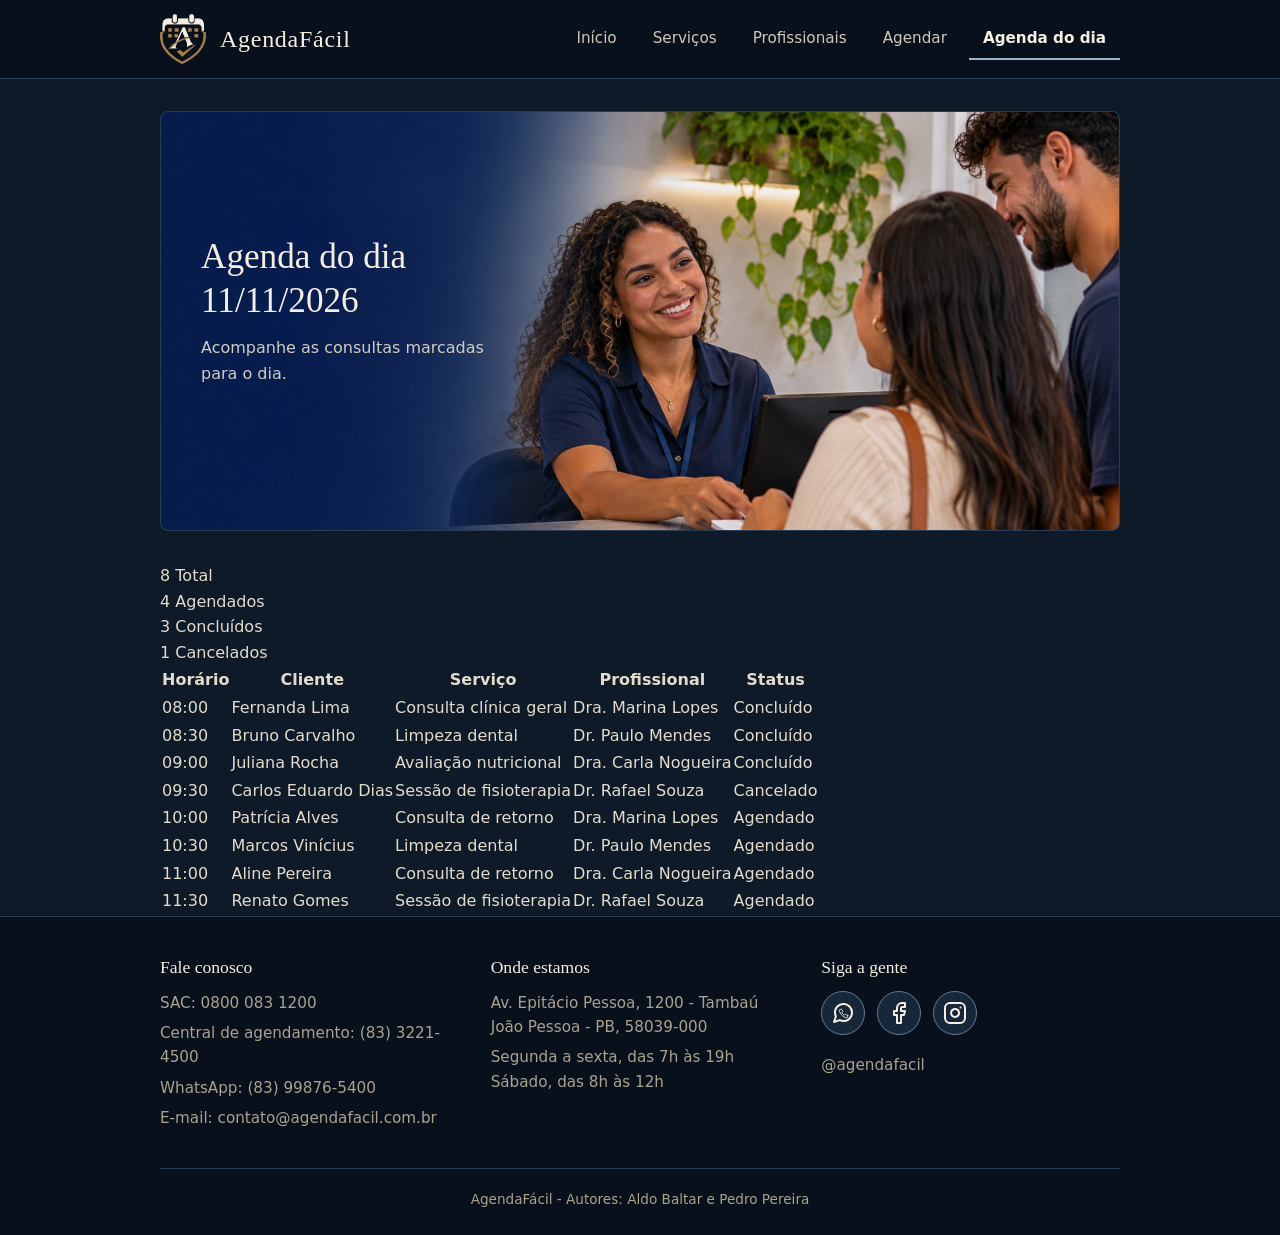
==== agenda.html @ db08b541 "monta a agenda do dia com resumo e tabela" ====
<!DOCTYPE html>
<html lang="pt-BR">
<head>
  <meta charset="utf-8">
  <meta name="viewport" content="width=device-width, initial-scale=1">
  <title>Agenda do dia - AgendaFácil</title>
  <link rel="stylesheet" href="css/estilo.css">
</head>
<body>
  <header class="cabecalho">
    <div class="container cabecalho-conteudo">
      <a class="logo" href="index.html"><img src="img/logo.png" alt="" width="44" height="48"><span>AgendaFácil</span></a>
      <nav>
        <ul class="menu">
          <li><a href="index.html">Início</a></li>
          <li><a href="servicos.html">Serviços</a></li>
          <li><a href="profissionais.html">Profissionais</a></li>
          <li><a href="agendar.html">Agendar</a></li>
          <li><a href="agenda.html" class="ativo">Agenda do dia</a></li>
        </ul>
      </nav>
    </div>
  </header>

  <main>
    <div class="container">
      <div class="banner banner-agenda">
        <div class="banner-texto">
          <h1>Agenda do dia 11/11/2026</h1>
          <p>Acompanhe as consultas marcadas para o dia.</p>
        </div>
      </div>

      <section class="resumo">
        <div class="resumo-caixa">
          <span class="resumo-numero">8</span>
          <span class="resumo-texto">Total</span>
        </div>
        <div class="resumo-caixa resumo-agendados">
          <span class="resumo-numero">4</span>
          <span class="resumo-texto">Agendados</span>
        </div>
        <div class="resumo-caixa resumo-concluidos">
          <span class="resumo-numero">3</span>
          <span class="resumo-texto">Concluídos</span>
        </div>
        <div class="resumo-caixa resumo-cancelados">
          <span class="resumo-numero">1</span>
          <span class="resumo-texto">Cancelados</span>
        </div>
      </section>

      <div class="tabela-rolagem">
        <table class="tabela-agenda">
          <thead>
            <tr>
              <th scope="col">Horário</th>
              <th scope="col">Cliente</th>
              <th scope="col">Serviço</th>
              <th scope="col">Profissional</th>
              <th scope="col">Status</th>
            </tr>
          </thead>
          <tbody>
          <tr>
            <td>08:00</td>
            <td>Fernanda Lima</td>
            <td>Consulta clínica geral</td>
            <td>Dra. Marina Lopes</td>
            <td><span class="status status-concluído">Concluído</span></td>
          </tr>
          <tr>
            <td>08:30</td>
            <td>Bruno Carvalho</td>
            <td>Limpeza dental</td>
            <td>Dr. Paulo Mendes</td>
            <td><span class="status status-concluído">Concluído</span></td>
          </tr>
          <tr>
            <td>09:00</td>
            <td>Juliana Rocha</td>
            <td>Avaliação nutricional</td>
            <td>Dra. Carla Nogueira</td>
            <td><span class="status status-concluído">Concluído</span></td>
          </tr>
          <tr>
            <td>09:30</td>
            <td>Carlos Eduardo Dias</td>
            <td>Sessão de fisioterapia</td>
            <td>Dr. Rafael Souza</td>
            <td><span class="status status-cancelado">Cancelado</span></td>
          </tr>
          <tr>
            <td>10:00</td>
            <td>Patrícia Alves</td>
            <td>Consulta de retorno</td>
            <td>Dra. Marina Lopes</td>
            <td><span class="status status-agendado">Agendado</span></td>
          </tr>
          <tr>
            <td>10:30</td>
            <td>Marcos Vinícius</td>
            <td>Limpeza dental</td>
            <td>Dr. Paulo Mendes</td>
            <td><span class="status status-agendado">Agendado</span></td>
          </tr>
          <tr>
            <td>11:00</td>
            <td>Aline Pereira</td>
            <td>Consulta de retorno</td>
            <td>Dra. Carla Nogueira</td>
            <td><span class="status status-agendado">Agendado</span></td>
          </tr>
          <tr>
            <td>11:30</td>
            <td>Renato Gomes</td>
            <td>Sessão de fisioterapia</td>
            <td>Dr. Rafael Souza</td>
            <td><span class="status status-agendado">Agendado</span></td>
          </tr>
          </tbody>
        </table>
      </div>
    </div>
  </main>

  <footer class="rodape">
    <div class="container">
      <div class="rodape-grade">
        <section>
          <h2>Fale conosco</h2>
          <ul>
            <li>SAC: 0800 083 1200</li>
            <li>Central de agendamento: (83) 3221-4500</li>
            <li>WhatsApp: (83) 99876-5400</li>
            <li>E-mail: contato@agendafacil.com.br</li>
          </ul>
        </section>
        <section>
          <h2>Onde estamos</h2>
          <address>Av. Epitácio Pessoa, 1200 - Tambaú<br>João Pessoa - PB, 58039-000</address>
          <p>Segunda a sexta, das 7h às 19h<br>Sábado, das 8h às 12h</p>
        </section>
        <section>
          <h2>Siga a gente</h2>
          <ul class="redes">
            <li><a href="https://www.whatsapp.com" title="WhatsApp"><img src="img/whatsapp.svg" alt="WhatsApp" width="24" height="24"></a></li>
            <li><a href="https://www.facebook.com" title="Facebook"><img src="img/facebook.svg" alt="Facebook" width="24" height="24"></a></li>
            <li><a href="https://www.instagram.com" title="Instagram"><img src="img/instagram.svg" alt="Instagram" width="24" height="24"></a></li>
          </ul>
          <p>@agendafacil</p>
        </section>
      </div>
      <p class="rodape-final">AgendaFácil - Autores: Aldo Baltar e Pedro Pereira</p>
    </div>
  </footer>
</body>
</html>
---- css/estilo.css ----
* {
  margin: 0;
  padding: 0;
  box-sizing: border-box;
}

body {
  font-family: system-ui, -apple-system, "Segoe UI", Roboto, Arial, sans-serif;
  line-height: 1.6;
  color: #e3dccd;
  background-color: #0e1a28;
  display: flex;
  flex-direction: column;
  min-height: 100vh;
}

main {
  flex: 1;
}

a {
  color: #9db4cc;
}

ul {
  list-style: none;
}

h1,
h2,
h3 {
  font-family: Georgia, "Times New Roman", serif;
  font-weight: normal;
  line-height: 1.25;
  color: #f5efe2;
}

h1 {
  font-size: 2.1rem;
  margin: 32px 0 16px;
}

.container {
  width: 100%;
  max-width: 1000px;
  margin: 0 auto;
  padding: 0 20px;
}

.cabecalho {
  background-color: #08111b;
  border-bottom: 1px solid #2a3d54;
}

.cabecalho-conteudo {
  display: flex;
  justify-content: space-between;
  align-items: center;
  padding-top: 14px;
  padding-bottom: 14px;
}

.logo {
  display: flex;
  align-items: center;
  gap: 14px;
  font-family: Georgia, "Times New Roman", serif;
  font-size: 1.5rem;
  letter-spacing: 0.03em;
  color: #f5efe2;
  text-decoration: none;
}

.logo img {
  width: 46px;
  height: 50px;
  object-fit: contain;
}

.menu {
  display: flex;
  gap: 8px;
}

.menu a {
  display: block;
  padding: 8px 14px;
  border-bottom: 2px solid transparent;
  color: #cfc8b8;
  font-size: 0.95rem;
  text-decoration: none;
}

.menu a:hover {
  border-bottom-color: #9db4cc;
  color: #f5efe2;
}

.menu a.ativo {
  border-bottom-color: #9db4cc;
  color: #f5efe2;
  font-weight: bold;
}

.rodape {
  background-color: #08111b;
  border-top: 1px solid #2a3d54;
  color: #a9a291;
  padding: 40px 0 24px;
  font-size: 0.95rem;
}

.rodape-grade {
  display: grid;
  grid-template-columns: repeat(3, 1fr);
  gap: 32px;
}

.rodape h2 {
  margin-bottom: 12px;
  font-size: 1.1rem;
}

.rodape li,
.rodape address,
.rodape p {
  margin-bottom: 6px;
  font-style: normal;
}

.redes {
  display: flex;
  gap: 12px;
  margin-bottom: 12px;
}

.redes a {
  display: flex;
  align-items: center;
  justify-content: center;
  width: 44px;
  height: 44px;
  border: 1px solid #5f7a96;
  border-radius: 50%;
  background-color: #16273a;
  transition: background-color 0.2s, transform 0.2s;
}

.redes a:hover {
  background-color: #2a3d54;
  transform: translateY(-2px);
}

.rodape .rodape-final {
  margin: 32px 0 0;
  padding-top: 20px;
  border-top: 1px solid #2a3d54;
  text-align: center;
  font-size: 0.85rem;
}

.botao {
  display: inline-block;
  padding: 12px 28px;
  background-color: #e9e4d8;
  color: #0e1a28;
  border: 1px solid #e9e4d8;
  border-radius: 4px;
  font-weight: bold;
  letter-spacing: 0.03em;
  text-decoration: none;
  transition: background-color 0.2s, color 0.2s, transform 0.2s;
}

.botao:hover {
  background-color: #ffffff;
  border-color: #ffffff;
  transform: translateY(-2px);
}

@media (max-width: 700px) {
  .cabecalho-conteudo {
    flex-direction: column;
    gap: 12px;
  }

  .menu {
    flex-wrap: wrap;
    justify-content: center;
  }

  .passos,
  .beneficios-grade {
    grid-template-columns: 1fr;
  }
}

.abertura {
  padding: 32px 0 0;
}

.banner {
  display: flex;
  align-items: center;
  max-width: 1000px;
  margin: 32px auto;
  aspect-ratio: 16 / 7;
  background-color: #14263a;
  background-size: cover;
  background-position: center 25%;
  border: 1px solid #2a3d54;
  border-radius: 8px;
  overflow: hidden;
}

.abertura .banner {
  margin: 0 auto;
}

.banner-inicio {
  background-image: url("../img/banner.jpg");
}

.banner-servicos {
  background-image: url("../img/banner2.jpg");
}

.banner-profissionais {
  background-image: url("../img/banner3.jpg");
}

.banner-agendar {
  background-image: url("../img/paciente.jpg");
}

.banner-agenda {
  background-image: url("../img/recepcao.jpg");
}

.banner-familia {
  background-image: url("../img/familia.jpg");
}

.banner-texto {
  width: 38%;
  padding: 0 0 0 40px;
}

.banner-texto h1 {
  margin: 0 0 12px;
  font-size: 2.2rem;
}

.banner-texto p {
  margin-bottom: 20px;
  color: #d3ccbc;
}

.como-funciona,
.beneficios {
  padding: 56px 0;
}

.como-funciona h2,
.beneficios h2 {
  text-align: center;
  margin-bottom: 28px;
}

.passos {
  display: grid;
  grid-template-columns: repeat(3, 1fr);
  gap: 20px;
  list-style: none;
}

.passo {
  background-color: #16273a;
  border: 1px solid #2a3d54;
  border-radius: 6px;
  padding: 24px;
  text-align: center;
}

.numero {
  display: inline-block;
  width: 40px;
  height: 40px;
  line-height: 38px;
  margin-bottom: 12px;
  border: 1px solid #5f7a96;
  border-radius: 50%;
  background-color: #0e1a28;
  color: #e9e4d8;
  font-family: Georgia, "Times New Roman", serif;
  font-weight: bold;
}

.passo h3 {
  margin-bottom: 8px;
}

.beneficios {
  background-color: #0a1521;
}

.beneficios-grade {
  display: grid;
  grid-template-columns: repeat(2, 1fr);
  gap: 20px;
}

.beneficio {
  background-color: #16273a;
  border: 1px solid #2a3d54;
  border-radius: 6px;
  padding: 24px;
}

.beneficio h3 {
  margin-bottom: 12px;
}

.beneficio li {
  padding: 4px 0;
}

.grade-cards {
  display: grid;
  grid-template-columns: repeat(auto-fit, minmax(260px, 1fr));
  gap: 24px;
  margin-top: 8px;
  margin-bottom: 48px;
}

.card {
  display: flex;
  flex-direction: column;
  background-color: #16273a;
  border: 1px solid #2a3d54;
  border-radius: 8px;
  box-shadow: 0 4px 14px rgba(0, 0, 0, 0.35);
  padding: 24px;
}

.card h2 {
  font-size: 1.25rem;
  margin-top: 0;
  margin-bottom: 8px;
}

.card .descricao {
  margin-bottom: 16px;
}

.detalhes {
  margin-bottom: 20px;
  margin-top: auto;
  font-weight: bold;
  color: #e9e4d8;
}

.card .botao {
  text-align: center;
}

.card-profissional {
  align-items: center;
  text-align: center;
}

.foto {
  width: 120px;
  height: 120px;
  margin-bottom: 16px;
  border: 2px solid #5f7a96;
  border-radius: 50%;
  object-fit: cover;
  object-position: center top;
}

.especialidade {
  margin-bottom: 12px;
  color: #9db4cc;
  font-weight: bold;
}

.lista-servicos {
  margin-bottom: 20px;
  margin-top: auto;
}

.lista-servicos li {
  padding: 2px 0;
}

.card-profissional .botao {
  width: 100%;
}

.formulario {
  max-width: 640px;
  margin: 0 auto 48px;
  background-color: #16273a;
  border: 1px solid #2a3d54;
  border-radius: 8px;
  box-shadow: 0 4px 14px rgba(0, 0, 0, 0.35);
  padding: 28px;
}

.formulario fieldset {
  border: 1px solid #2a3d54;
  border-radius: 6px;
  padding: 16px 20px 8px;
  margin-bottom: 24px;
  min-width: 0;
}

.formulario legend {
  padding: 0 8px;
  font-family: Georgia, "Times New Roman", serif;
  font-size: 1.15rem;
  color: #f5efe2;
}

.campo {
  margin-bottom: 16px;
}

.campo label {
  display: block;
  margin-bottom: 6px;
  font-weight: bold;
}

.formulario input[type="text"],
.formulario input[type="email"],
.formulario input[type="tel"],
.formulario input[type="date"],
.formulario select,
.formulario textarea {
  width: 100%;
  padding: 10px 12px;
  background-color: #0e1a28;
  color: #e3dccd;
  border: 1px solid #5f7a96;
  border-radius: 4px;
  font-family: inherit;
  font-size: 1rem;
}

.formulario textarea {
  resize: vertical;
}

.formulario input:focus,
.formulario select:focus,
.formulario textarea:focus {
  outline: 3px solid #9db4cc;
  outline-offset: 1px;
  border-color: #e9e4d8;
}

.formulario .horarios {
  margin-bottom: 16px;
}

.horarios input {
  position: absolute;
  opacity: 0;
}

.horarios label {
  display: inline-block;
  margin: 0 8px 12px 0;
  padding: 8px 16px;
  background-color: #0e1a28;
  border: 1px solid #5f7a96;
  border-radius: 4px;
  cursor: pointer;
  transition: background-color 0.2s, color 0.2s;
}

.horarios label:hover {
  border-color: #e9e4d8;
}

.horarios input:checked + label {
  background-color: #e9e4d8;
  border-color: #e9e4d8;
  color: #0e1a28;
  font-weight: bold;
}

.horarios input:focus + label {
  outline: 3px solid #9db4cc;
  outline-offset: 2px;
}

.horarios input:disabled + label {
  background-color: #1d2631;
  border-color: #3a4552;
  color: #77808a;
  text-decoration: line-through;
  cursor: not-allowed;
}

.formulario .botao {
  display: block;
  width: 100%;
  font-family: inherit;
  font-size: 1rem;
  cursor: pointer;
}

.formulario .botao:focus {
  outline: 3px solid #9db4cc;
  outline-offset: 2px;
}

.aviso {
  max-width: 640px;
  margin: 0 auto 24px;
  padding: 16px 20px;
  background-color: #14263a;
  border: 1px solid #5f7a96;
  border-left: 4px solid #9db4cc;
  border-radius: 6px;
}

.aviso h2 {
  margin-bottom: 4px;
  font-size: 1.1rem;
}

@media (max-width: 700px) {
  .banner {
    aspect-ratio: auto;
    min-height: 300px;
    background-position: 75% center;
  }

  .banner-texto {
    width: 100%;
    padding: 32px 20px;
    background-color: rgba(14, 26, 40, 0.75);
    align-self: stretch;
    display: flex;
    flex-direction: column;
    justify-content: center;
  }

  .banner-texto h1 {
    font-size: 1.7rem;
  }
}

@media (max-width: 700px) {
  .rodape-grade {
    grid-template-columns: 1fr;
  }
}

.erro {
  margin-top: 6px;
  color: #e8b4a8;
  font-size: 0.9rem;
}

.erro:empty {
  display: none;
}

.card-especialidade {
  padding: 0;
  overflow: hidden;
}

.card-especialidade img {
  width: 100%;
  height: 200px;
  object-fit: cover;
  object-position: 80% 30%;
  border-bottom: 1px solid #2a3d54;
}

.card-corpo {
  display: flex;
  flex: 1;
  flex-direction: column;
  padding: 24px;
}

.card-corpo h3 {
  margin-bottom: 8px;
  font-size: 1.25rem;
}

.card-corpo p {
  margin-bottom: 20px;
}

.card-corpo .botao {
  margin-top: auto;
  text-align: center;
}

.chamada-familia {
  padding-bottom: 56px;
}

.chamada-familia .banner {
  margin: 0 auto;
}

.banner-texto h2 {
  margin-bottom: 12px;
  font-size: 2rem;
}
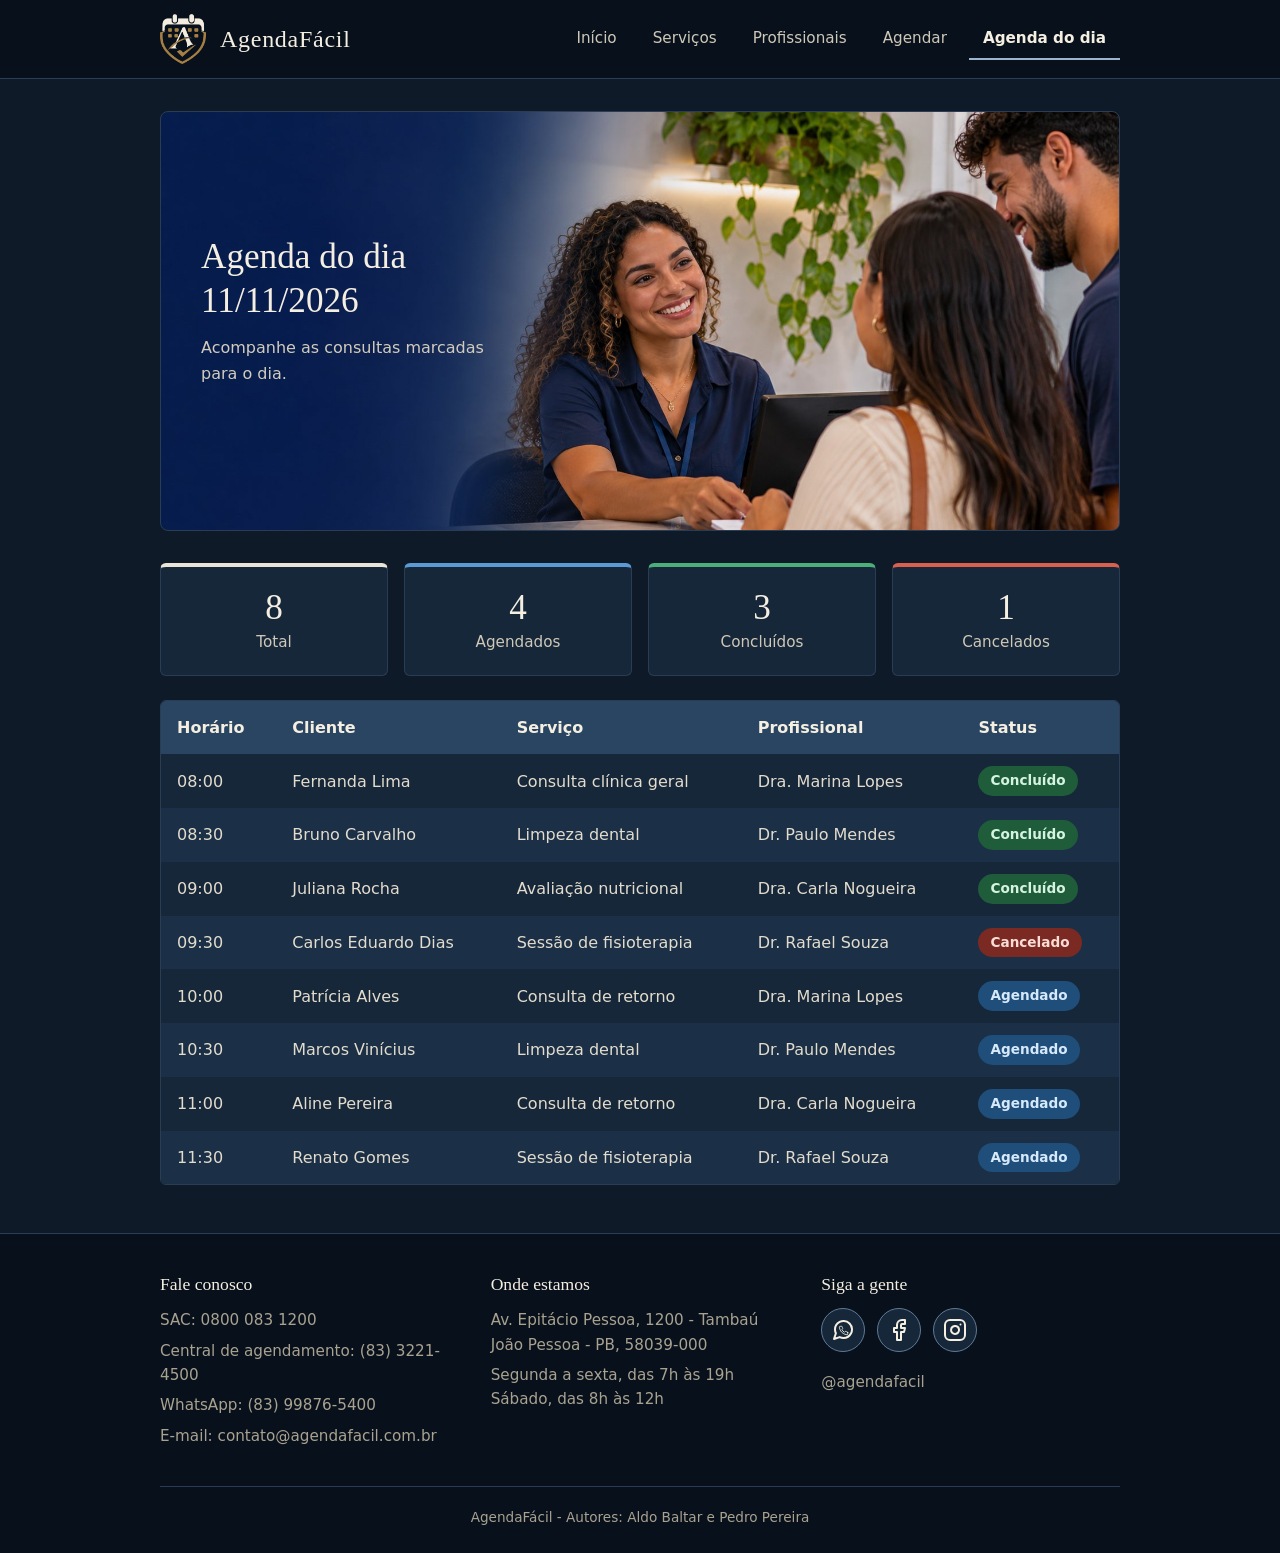
==== commit 7d40e545: "estiliza a tabela, as etiquetas de status e o resumo" ====
--- a/agenda.html
+++ b/agenda.html
@@ -67,21 +67,21 @@
             <td>Fernanda Lima</td>
             <td>Consulta clínica geral</td>
             <td>Dra. Marina Lopes</td>
-            <td><span class="status status-concluído">Concluído</span></td>
+            <td><span class="status status-concluido">Concluído</span></td>
           </tr>
           <tr>
             <td>08:30</td>
             <td>Bruno Carvalho</td>
             <td>Limpeza dental</td>
             <td>Dr. Paulo Mendes</td>
-            <td><span class="status status-concluído">Concluído</span></td>
+            <td><span class="status status-concluido">Concluído</span></td>
           </tr>
           <tr>
             <td>09:00</td>
             <td>Juliana Rocha</td>
             <td>Avaliação nutricional</td>
             <td>Dra. Carla Nogueira</td>
-            <td><span class="status status-concluído">Concluído</span></td>
+            <td><span class="status status-concluido">Concluído</span></td>
           </tr>
           <tr>
             <td>09:30</td>
--- a/css/estilo.css
+++ b/css/estilo.css
@@ -617,3 +617,104 @@
   margin-bottom: 12px;
   font-size: 2rem;
 }
+
+.resumo {
+  display: grid;
+  grid-template-columns: repeat(4, 1fr);
+  gap: 16px;
+  margin-bottom: 24px;
+}
+
+.resumo-caixa {
+  padding: 20px;
+  background-color: #16273a;
+  border: 1px solid #2a3d54;
+  border-top: 4px solid #e9e4d8;
+  border-radius: 6px;
+  text-align: center;
+}
+
+.resumo-agendados {
+  border-top-color: #5b9bd5;
+}
+
+.resumo-concluidos {
+  border-top-color: #4caf7a;
+}
+
+.resumo-cancelados {
+  border-top-color: #d9604f;
+}
+
+.resumo-numero {
+  display: block;
+  font-family: Georgia, "Times New Roman", serif;
+  font-size: 2.2rem;
+  line-height: 1.2;
+  color: #f5efe2;
+}
+
+.resumo-texto {
+  font-size: 0.95rem;
+  color: #cfc8b8;
+}
+
+.tabela-rolagem {
+  margin-bottom: 48px;
+  border: 1px solid #2a3d54;
+  border-radius: 6px;
+  overflow-x: auto;
+}
+
+.tabela-agenda {
+  width: 100%;
+  border-collapse: collapse;
+}
+
+.tabela-agenda th {
+  padding: 14px 16px;
+  background-color: #2a4561;
+  color: #f5efe2;
+  text-align: left;
+  white-space: nowrap;
+}
+
+.tabela-agenda td {
+  padding: 12px 16px;
+  white-space: nowrap;
+}
+
+.tabela-agenda tbody tr:nth-child(odd) {
+  background-color: #16273a;
+}
+
+.tabela-agenda tbody tr:nth-child(even) {
+  background-color: #1b3047;
+}
+
+.tabela-agenda tbody tr:hover {
+  background-color: #23405c;
+}
+
+.status {
+  display: inline-block;
+  padding: 4px 12px;
+  border-radius: 999px;
+  font-size: 0.85rem;
+  font-weight: bold;
+}
+
+.status-agendado {
+  background-color: #1f4e7a;
+  color: #d6e9fb;
+}
+
+.status-concluido {
+  background-color: #1f5c3a;
+  color: #d4f3e0;
+}
+
+.status-cancelado {
+  background-color: #7a2a22;
+  color: #fbdcd7;
+}
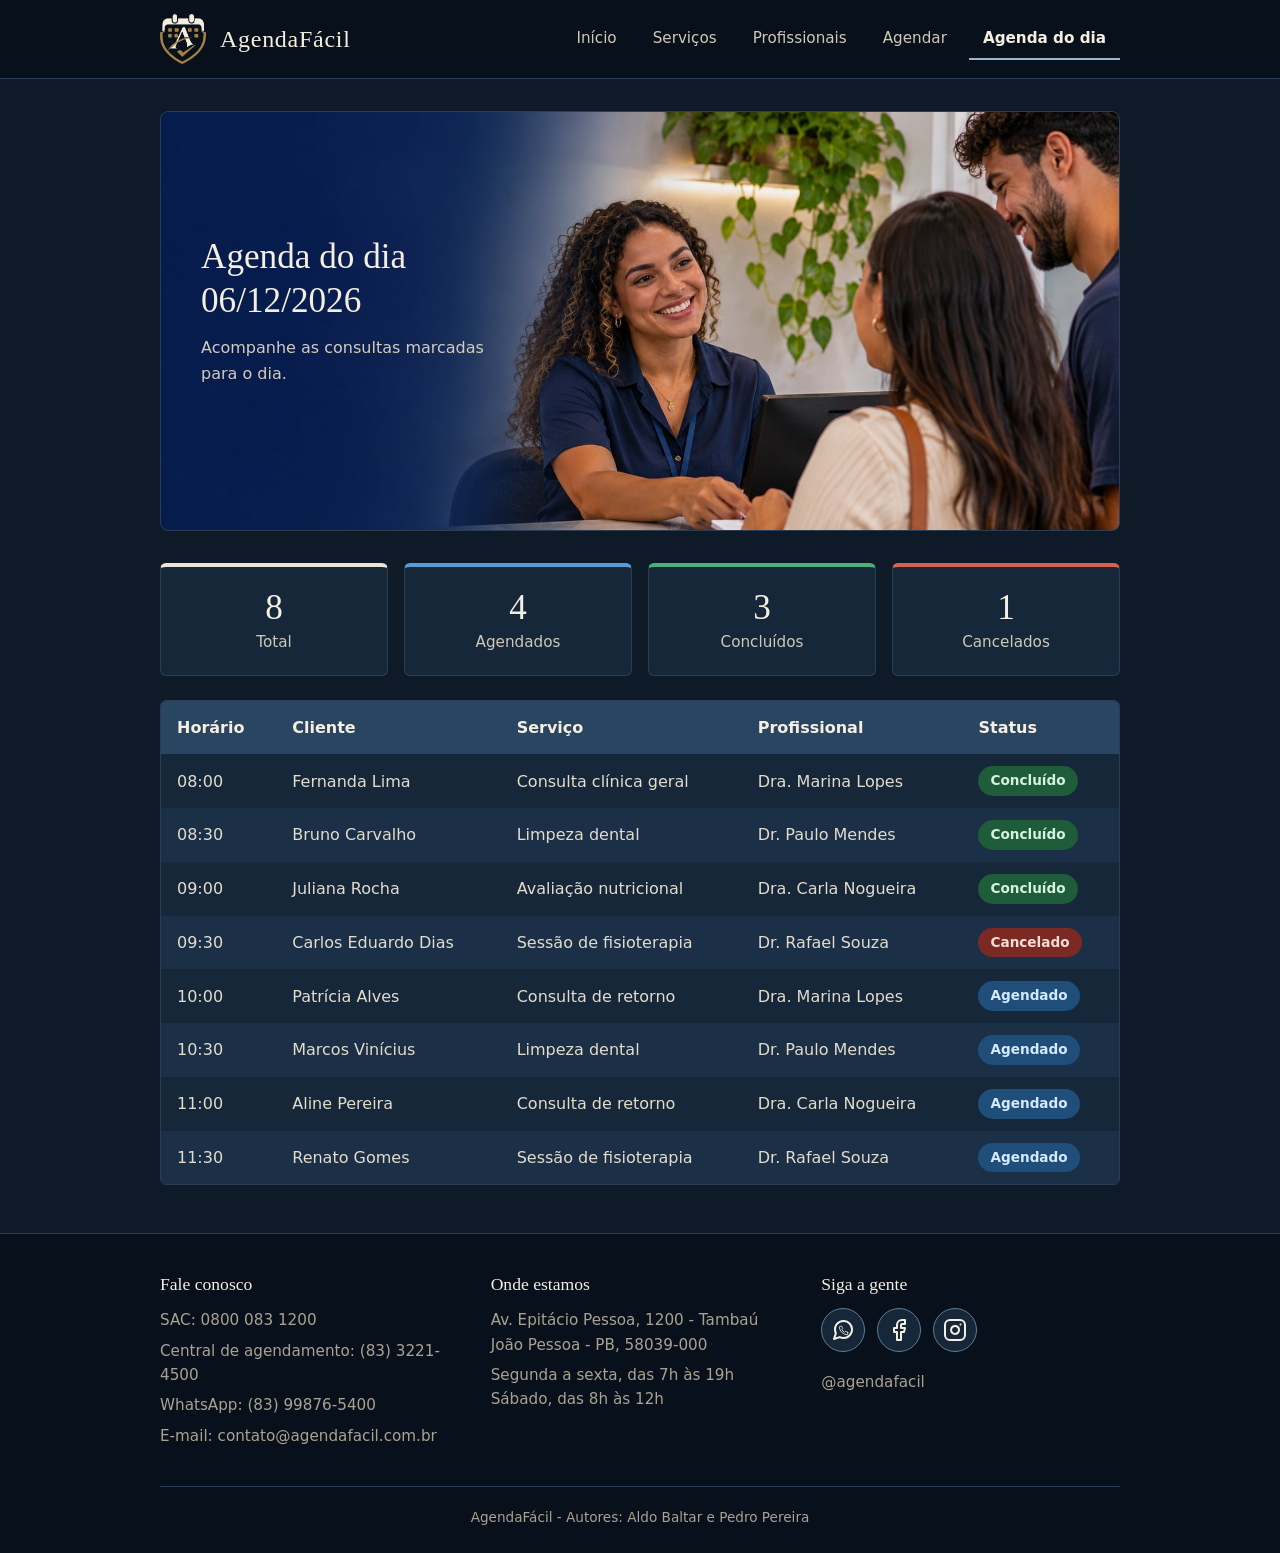
==== commit 912aeafe: "mostra a data de hoje na agenda do dia" ====
--- a/agenda.html
+++ b/agenda.html
@@ -26,7 +26,7 @@
     <div class="container">
       <div class="banner banner-agenda">
         <div class="banner-texto">
-          <h1>Agenda do dia 11/11/2026</h1>
+          <h1>Agenda do dia <span id="data-hoje">11/11/2026</span></h1>
           <p>Acompanhe as consultas marcadas para o dia.</p>
         </div>
       </div>
@@ -154,5 +154,6 @@
       <p class="rodape-final">AgendaFácil - Autores: Aldo Baltar e Pedro Pereira</p>
     </div>
   </footer>
+  <script src="js/data.js"></script>
 </body>
 </html>
--- a/css/estilo.css
+++ b/css/estilo.css
@@ -177,24 +177,6 @@
   border-color: #ffffff;
   transform: translateY(-2px);
 }
-
-@media (max-width: 700px) {
-  .cabecalho-conteudo {
-    flex-direction: column;
-    gap: 12px;
-  }
-
-  .menu {
-    flex-wrap: wrap;
-    justify-content: center;
-  }
-
-  .passos,
-  .beneficios-grade {
-    grid-template-columns: 1fr;
-  }
-}
-
 .abertura {
   padding: 32px 0 0;
 }
@@ -532,8 +514,202 @@
   margin-bottom: 4px;
   font-size: 1.1rem;
 }
+.erro {
+  margin-top: 6px;
+  color: #e8b4a8;
+  font-size: 0.9rem;
+}
+
+.erro:empty {
+  display: none;
+}
+
+.card-especialidade {
+  padding: 0;
+  overflow: hidden;
+}
+
+.card-especialidade img {
+  width: 100%;
+  height: 200px;
+  object-fit: cover;
+  object-position: 80% 30%;
+  border-bottom: 1px solid #2a3d54;
+}
+
+.card-corpo {
+  display: flex;
+  flex: 1;
+  flex-direction: column;
+  padding: 24px;
+}
+
+.card-corpo h3 {
+  margin-bottom: 8px;
+  font-size: 1.25rem;
+}
+
+.card-corpo p {
+  margin-bottom: 20px;
+}
+
+.card-corpo .botao {
+  margin-top: auto;
+  text-align: center;
+}
+
+.chamada-familia {
+  padding-bottom: 56px;
+}
+
+.chamada-familia .banner {
+  margin: 0 auto;
+}
+
+.banner-texto h2 {
+  margin-bottom: 12px;
+  font-size: 2rem;
+}
+
+.resumo {
+  display: grid;
+  grid-template-columns: repeat(4, 1fr);
+  gap: 16px;
+  margin-bottom: 24px;
+}
+
+.resumo-caixa {
+  padding: 20px;
+  background-color: #16273a;
+  border: 1px solid #2a3d54;
+  border-top: 4px solid #e9e4d8;
+  border-radius: 6px;
+  text-align: center;
+}
+
+.resumo-agendados {
+  border-top-color: #5b9bd5;
+}
+
+.resumo-concluidos {
+  border-top-color: #4caf7a;
+}
+
+.resumo-cancelados {
+  border-top-color: #d9604f;
+}
+
+.resumo-numero {
+  display: block;
+  font-family: Georgia, "Times New Roman", serif;
+  font-size: 2.2rem;
+  line-height: 1.2;
+  color: #f5efe2;
+}
+
+.resumo-texto {
+  font-size: 0.95rem;
+  color: #cfc8b8;
+}
+
+.tabela-rolagem {
+  margin-bottom: 48px;
+  border: 1px solid #2a3d54;
+  border-radius: 6px;
+  overflow-x: auto;
+}
+
+.tabela-agenda {
+  width: 100%;
+  border-collapse: collapse;
+}
+
+.tabela-agenda th {
+  padding: 14px 16px;
+  background-color: #2a4561;
+  color: #f5efe2;
+  text-align: left;
+  white-space: nowrap;
+}
+
+.tabela-agenda td {
+  padding: 12px 16px;
+  white-space: nowrap;
+}
+
+.tabela-agenda tbody tr:nth-child(odd) {
+  background-color: #16273a;
+}
+
+.tabela-agenda tbody tr:nth-child(even) {
+  background-color: #1b3047;
+}
+
+.tabela-agenda tbody tr:hover {
+  background-color: #23405c;
+}
+
+.status {
+  display: inline-block;
+  padding: 4px 12px;
+  border-radius: 999px;
+  font-size: 0.85rem;
+  font-weight: bold;
+}
+
+.status-agendado {
+  background-color: #1f4e7a;
+  color: #d6e9fb;
+}
+
+.status-concluido {
+  background-color: #1f5c3a;
+  color: #d4f3e0;
+}
+
+.status-cancelado {
+  background-color: #7a2a22;
+  color: #fbdcd7;
+}
 
 @media (max-width: 700px) {
+  .cabecalho-conteudo {
+    flex-direction: column;
+    gap: 12px;
+  }
+
+  .menu {
+    flex-direction: column;
+    gap: 0;
+    width: 100%;
+    text-align: center;
+  }
+
+  .menu a {
+    padding: 10px 14px;
+  }
+
+  .grade-cards,
+  .passos,
+  .beneficios-grade,
+  .rodape-grade {
+    grid-template-columns: 1fr;
+  }
+
+  .resumo {
+    grid-template-columns: repeat(2, 1fr);
+  }
+
+  .formulario,
+  .aviso {
+    max-width: 100%;
+    padding: 20px 16px;
+  }
+
+  .formulario fieldset {
+    padding: 12px 12px 4px;
+  }
+
   .banner {
     aspect-ratio: auto;
     min-height: 300px;
@@ -553,168 +729,8 @@
   .banner-texto h1 {
     font-size: 1.7rem;
   }
-}
-
-@media (max-width: 700px) {
-  .rodape-grade {
-    grid-template-columns: 1fr;
-  }
-}
-
-.erro {
-  margin-top: 6px;
-  color: #e8b4a8;
-  font-size: 0.9rem;
-}
-
-.erro:empty {
-  display: none;
-}
-
-.card-especialidade {
-  padding: 0;
-  overflow: hidden;
-}
-
-.card-especialidade img {
-  width: 100%;
-  height: 200px;
-  object-fit: cover;
-  object-position: 80% 30%;
-  border-bottom: 1px solid #2a3d54;
-}
-
-.card-corpo {
-  display: flex;
-  flex: 1;
-  flex-direction: column;
-  padding: 24px;
-}
-
-.card-corpo h3 {
-  margin-bottom: 8px;
-  font-size: 1.25rem;
-}
-
-.card-corpo p {
-  margin-bottom: 20px;
-}
-
-.card-corpo .botao {
-  margin-top: auto;
-  text-align: center;
-}
-
-.chamada-familia {
-  padding-bottom: 56px;
-}
-
-.chamada-familia .banner {
-  margin: 0 auto;
-}
-
-.banner-texto h2 {
-  margin-bottom: 12px;
-  font-size: 2rem;
-}
-
-.resumo {
-  display: grid;
-  grid-template-columns: repeat(4, 1fr);
-  gap: 16px;
-  margin-bottom: 24px;
-}
-
-.resumo-caixa {
-  padding: 20px;
-  background-color: #16273a;
-  border: 1px solid #2a3d54;
-  border-top: 4px solid #e9e4d8;
-  border-radius: 6px;
-  text-align: center;
-}
-
-.resumo-agendados {
-  border-top-color: #5b9bd5;
-}
-
-.resumo-concluidos {
-  border-top-color: #4caf7a;
-}
-
-.resumo-cancelados {
-  border-top-color: #d9604f;
-}
-
-.resumo-numero {
-  display: block;
-  font-family: Georgia, "Times New Roman", serif;
-  font-size: 2.2rem;
-  line-height: 1.2;
-  color: #f5efe2;
-}
-
-.resumo-texto {
-  font-size: 0.95rem;
-  color: #cfc8b8;
-}
-
-.tabela-rolagem {
-  margin-bottom: 48px;
-  border: 1px solid #2a3d54;
-  border-radius: 6px;
-  overflow-x: auto;
-}
-
-.tabela-agenda {
-  width: 100%;
-  border-collapse: collapse;
-}
-
-.tabela-agenda th {
-  padding: 14px 16px;
-  background-color: #2a4561;
-  color: #f5efe2;
-  text-align: left;
-  white-space: nowrap;
-}
-
-.tabela-agenda td {
-  padding: 12px 16px;
-  white-space: nowrap;
-}
-
-.tabela-agenda tbody tr:nth-child(odd) {
-  background-color: #16273a;
-}
-
-.tabela-agenda tbody tr:nth-child(even) {
-  background-color: #1b3047;
-}
-
-.tabela-agenda tbody tr:hover {
-  background-color: #23405c;
-}
-
-.status {
-  display: inline-block;
-  padding: 4px 12px;
-  border-radius: 999px;
-  font-size: 0.85rem;
-  font-weight: bold;
-}
-
-.status-agendado {
-  background-color: #1f4e7a;
-  color: #d6e9fb;
-}
-
-.status-concluido {
-  background-color: #1f5c3a;
-  color: #d4f3e0;
-}
-
-.status-cancelado {
-  background-color: #7a2a22;
-  color: #fbdcd7;
-}
+
+  .banner-texto h2 {
+    font-size: 1.6rem;
+  }
+}
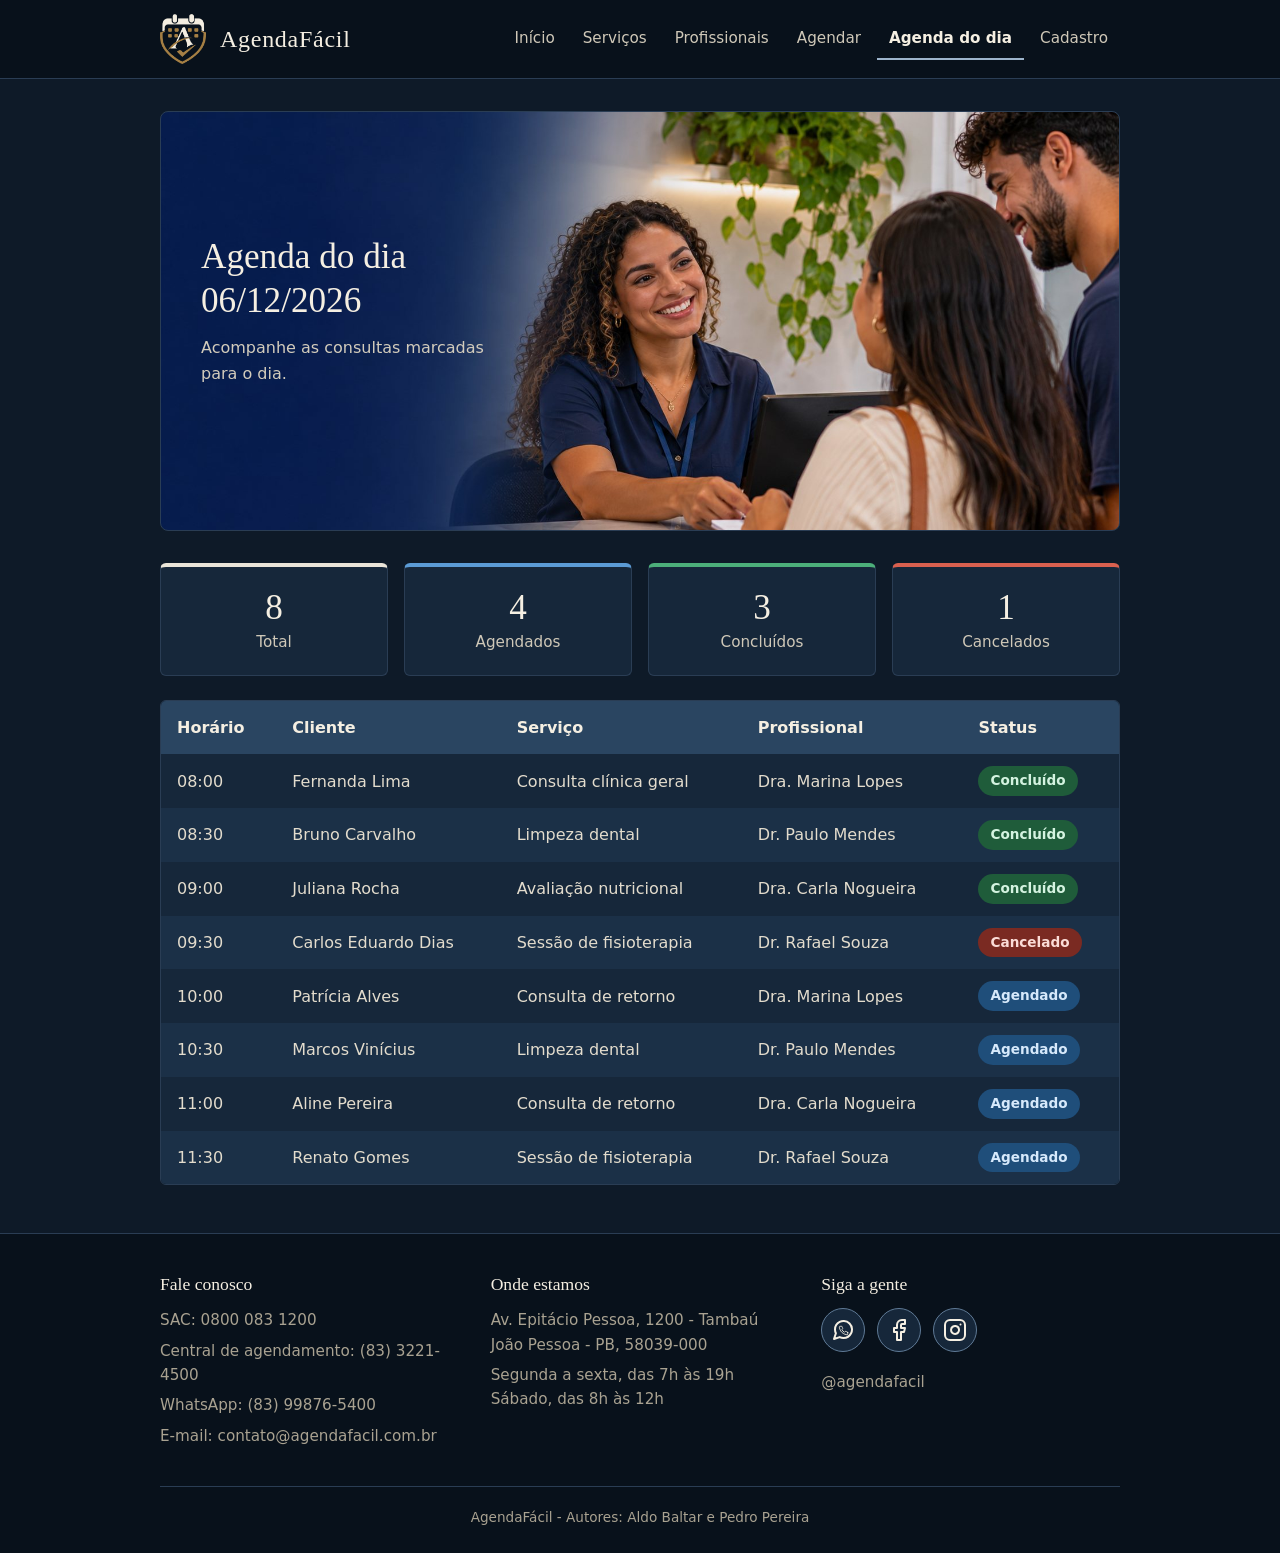
==== commit bfd81e1d: "adiciona link de cadastro no menu" ====
--- a/agenda.html
+++ b/agenda.html
@@ -17,6 +17,7 @@
           <li><a href="profissionais.html">Profissionais</a></li>
           <li><a href="agendar.html">Agendar</a></li>
           <li><a href="agenda.html" class="ativo">Agenda do dia</a></li>
+          <li><a href="cadastro.html">Cadastro</a></li>
         </ul>
       </nav>
     </div>
--- a/css/estilo.css
+++ b/css/estilo.css
@@ -54,6 +54,8 @@
 
 .cabecalho-conteudo {
   display: flex;
+  flex-wrap: wrap;
+  gap: 8px 24px;
   justify-content: space-between;
   align-items: center;
   padding-top: 14px;
@@ -79,12 +81,13 @@
 
 .menu {
   display: flex;
-  gap: 8px;
+  flex-wrap: wrap;
+  gap: 4px;
 }
 
 .menu a {
   display: block;
-  padding: 8px 14px;
+  padding: 8px 12px;
   border-bottom: 2px solid transparent;
   color: #cfc8b8;
   font-size: 0.95rem;
@@ -216,6 +219,10 @@
 }
 
 .banner-agenda {
+  background-image: url("../img/recepcao.jpg");
+}
+
+.banner-cadastro {
   background-image: url("../img/recepcao.jpg");
 }
 
@@ -443,6 +450,26 @@
   border-color: #e9e4d8;
 }
 
+.campo-check {
+  display: flex;
+  align-items: flex-start;
+  gap: 10px;
+}
+
+.campo-check input {
+  margin-top: 6px;
+  width: 18px;
+  height: 18px;
+  flex-shrink: 0;
+}
+
+.campo .campo-check label,
+.campo-check label {
+  display: inline;
+  margin-bottom: 0;
+  font-weight: normal;
+}
+
 .formulario .horarios {
   margin-bottom: 16px;
 }
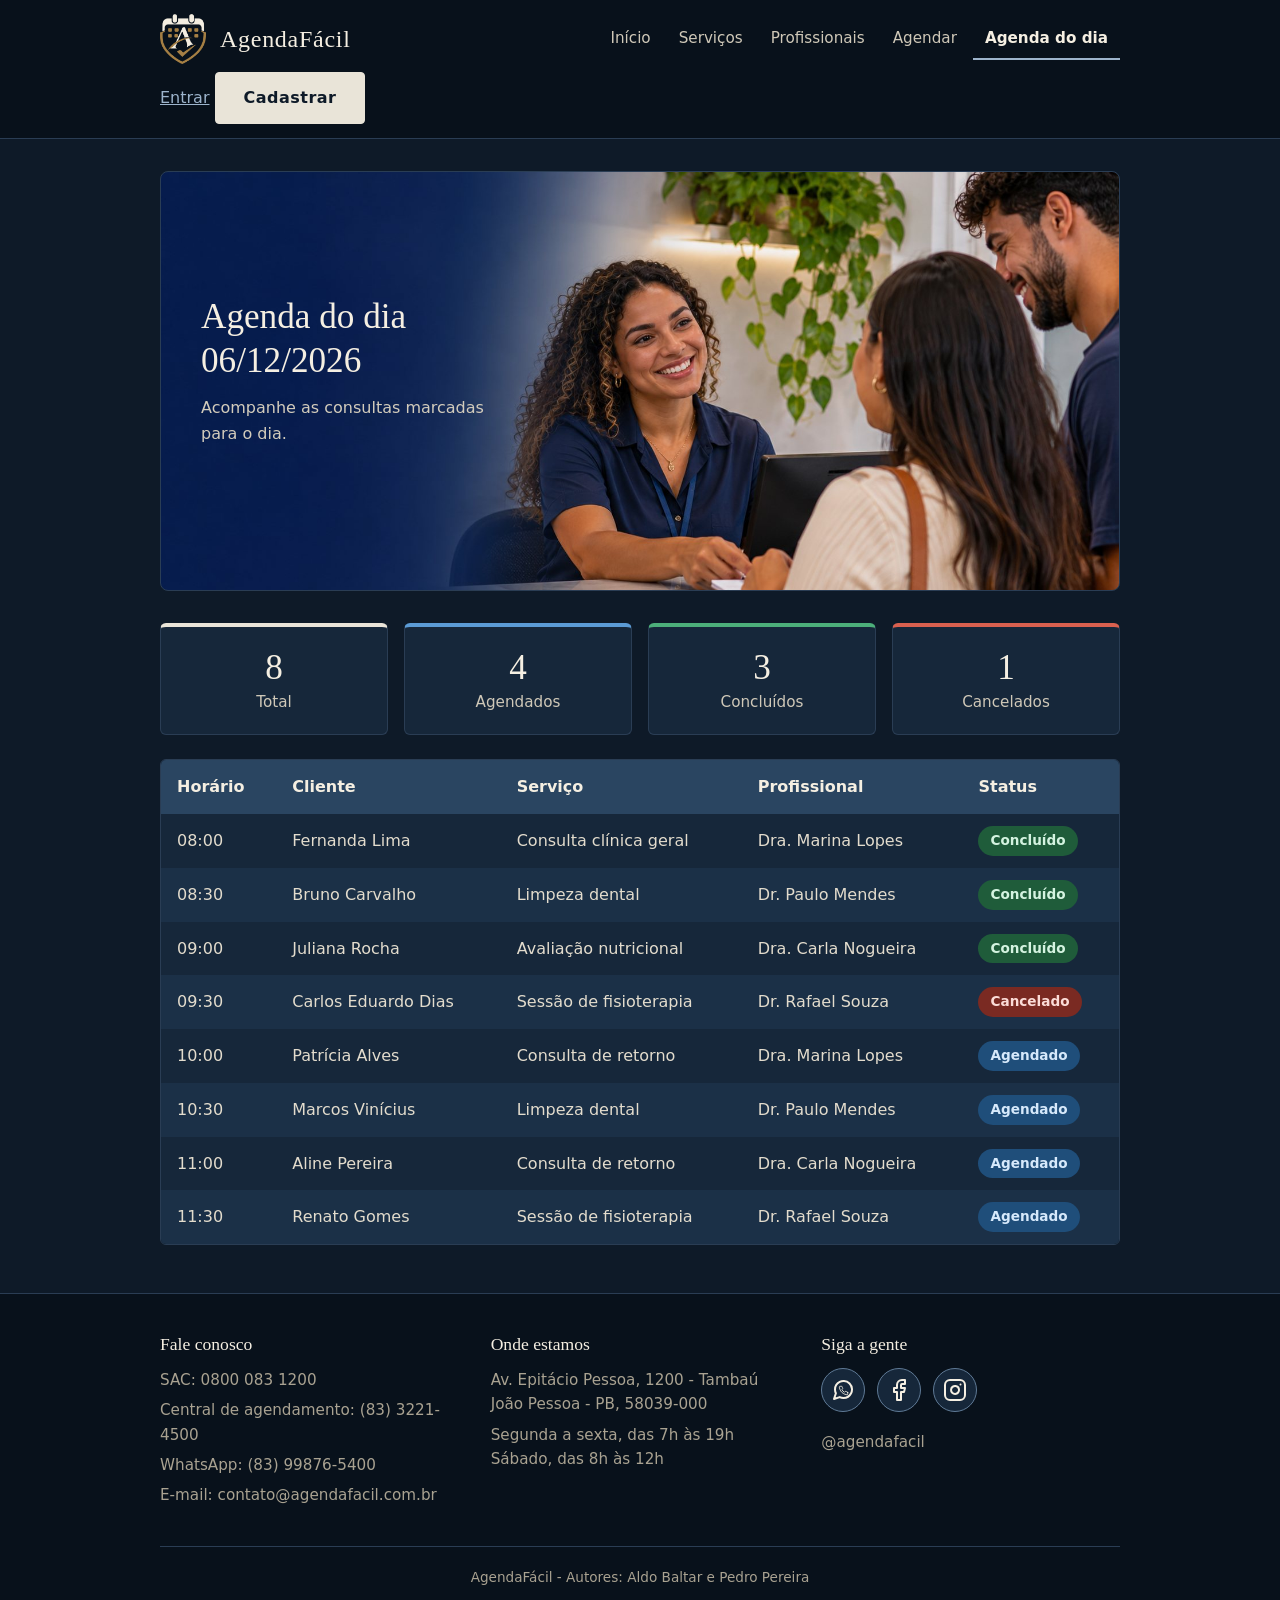
==== commit 6d58a591: "adiciona botoes de entrar e cadastrar no cabecalho" ====
--- a/agenda.html
+++ b/agenda.html
@@ -17,9 +17,12 @@
           <li><a href="profissionais.html">Profissionais</a></li>
           <li><a href="agendar.html">Agendar</a></li>
           <li><a href="agenda.html" class="ativo">Agenda do dia</a></li>
-          <li><a href="cadastro.html">Cadastro</a></li>
         </ul>
       </nav>
+      <div class="acesso">
+        <a class="botao-contorno" href="login.html">Entrar</a>
+        <a href="cadastro.html" class="botao">Cadastrar</a>
+      </div>
     </div>
   </header>
 
--- a/css/estilo.css
+++ b/css/estilo.css
@@ -224,6 +224,10 @@
 
 .banner-cadastro {
   background-image: url("../img/recepcao.jpg");
+}
+
+.banner-confirmacao {
+  background-image: url("../img/paciente.jpg");
 }
 
 .banner-familia {
@@ -699,6 +703,42 @@
   color: #fbdcd7;
 }
 
+.confirmacao {
+  max-width: 640px;
+  margin: 0 auto 24px;
+}
+
+.resumo-consulta {
+  display: grid;
+  grid-template-columns: 140px 1fr;
+  gap: 10px 16px;
+  margin-bottom: 16px;
+}
+
+.resumo-consulta dt {
+  color: #9db4cc;
+  font-weight: bold;
+}
+
+.nota {
+  font-size: 0.85rem;
+  color: #a9a291;
+}
+
+.lista-aviso {
+  margin-top: 8px;
+  padding-left: 20px;
+  list-style: disc;
+}
+
+.botoes-confirmacao {
+  display: flex;
+  justify-content: center;
+  flex-wrap: wrap;
+  gap: 16px;
+  margin-bottom: 48px;
+}
+
 @media (max-width: 700px) {
   .cabecalho-conteudo {
     flex-direction: column;
@@ -761,3 +801,109 @@
     font-size: 1.6rem;
   }
 }
+
+@page {
+  margin: 1.5cm;
+}
+
+@media print {
+  body {
+    display: block;
+    min-height: 0;
+    background-color: #ffffff;
+    color: #000000;
+  }
+
+  .cabecalho,
+  .rodape {
+    display: none;
+  }
+
+  .container {
+    max-width: none;
+    width: 100%;
+    padding: 0;
+  }
+
+  .banner {
+    display: block;
+    min-height: 0;
+    aspect-ratio: auto;
+    margin: 0 0 16px;
+    background-image: none;
+    background-color: #ffffff;
+    border: none;
+    border-radius: 0;
+  }
+
+  .banner-texto {
+    width: 100%;
+    padding: 0;
+    background-color: #ffffff;
+  }
+
+  .banner-texto h1,
+  .banner-texto p {
+    margin: 0 0 6px;
+    color: #000000;
+  }
+
+  .resumo {
+    grid-template-columns: repeat(4, 1fr);
+    gap: 10px;
+    margin-bottom: 16px;
+  }
+
+  .resumo-caixa {
+    padding: 8px;
+    background-color: #ffffff;
+    border: 1px solid #000000;
+    border-radius: 0;
+  }
+
+  .resumo-numero,
+  .resumo-texto {
+    color: #000000;
+  }
+
+  .tabela-rolagem {
+    margin-bottom: 0;
+    border: none;
+    border-radius: 0;
+    overflow: visible;
+  }
+
+  .tabela-agenda {
+    font-size: 12pt;
+  }
+
+  .tabela-agenda thead {
+    display: table-header-group;
+  }
+
+  .tabela-agenda tr {
+    page-break-inside: avoid;
+  }
+
+  .tabela-agenda th,
+  .tabela-agenda td {
+    padding: 6px 8px;
+    border: 1px solid #000000;
+    background-color: #ffffff;
+    color: #000000;
+    white-space: normal;
+  }
+
+  .tabela-agenda tbody tr:nth-child(odd),
+  .tabela-agenda tbody tr:nth-child(even) {
+    background-color: #ffffff;
+  }
+
+  .status {
+    padding: 2px 8px;
+    border: 1px solid #000000;
+    border-radius: 0;
+    background-color: #ffffff;
+    color: #000000;
+  }
+}
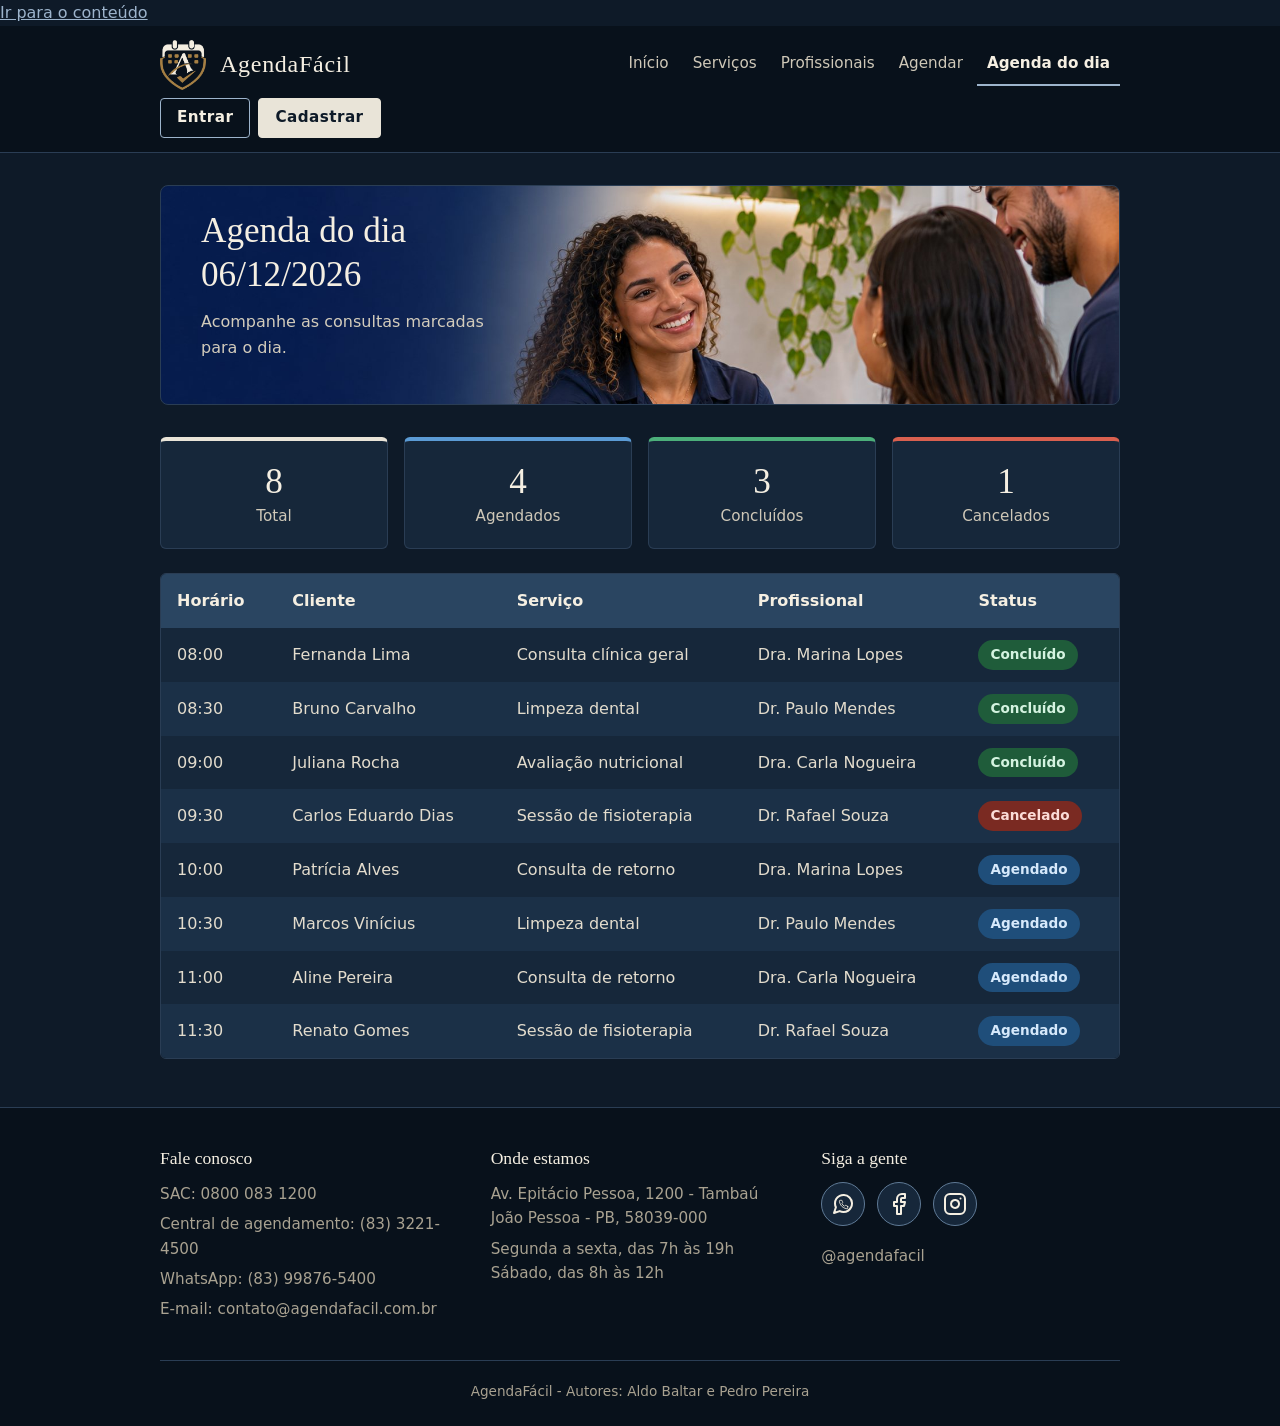
==== commit 5e2b5a00: "adiciona link para pular ao conteudo" ====
--- a/agenda.html
+++ b/agenda.html
@@ -7,6 +7,7 @@
   <link rel="stylesheet" href="css/estilo.css">
 </head>
 <body>
+  <a class="pular" href="#conteudo">Ir para o conteúdo</a>
   <header class="cabecalho">
     <div class="container cabecalho-conteudo">
       <a class="logo" href="index.html"><img src="img/logo.png" alt="" width="44" height="48"><span>AgendaFácil</span></a>
@@ -26,7 +27,7 @@
     </div>
   </header>
 
-  <main>
+  <main id="conteudo">
     <div class="container">
       <div class="banner banner-agenda">
         <div class="banner-texto">
--- a/css/estilo.css
+++ b/css/estilo.css
@@ -48,6 +48,9 @@
 }
 
 .cabecalho {
+  position: sticky;
+  top: 0;
+  z-index: 100;
   background-color: #08111b;
   border-bottom: 1px solid #2a3d54;
 }
@@ -87,7 +90,7 @@
 
 .menu a {
   display: block;
-  padding: 8px 12px;
+  padding: 8px 10px;
   border-bottom: 2px solid transparent;
   color: #cfc8b8;
   font-size: 0.95rem;
@@ -103,6 +106,45 @@
   border-bottom-color: #9db4cc;
   color: #f5efe2;
   font-weight: bold;
+}
+
+.acesso {
+  display: flex;
+  gap: 8px;
+}
+
+.botao-contorno,
+.acesso .botao {
+  display: inline-flex;
+  align-items: center;
+  min-height: 40px;
+  padding: 0 16px;
+  font-size: 0.95rem;
+}
+
+.botao-contorno {
+  border: 1px solid #9db4cc;
+  border-radius: 4px;
+  background-color: transparent;
+  color: #f5efe2;
+  font-weight: bold;
+  letter-spacing: 0.03em;
+  text-decoration: none;
+  transition: background-color 0.2s, transform 0.2s;
+}
+
+.botao-contorno:hover {
+  background-color: #1d3349;
+  transform: translateY(-2px);
+}
+
+.botao-contorno.ativo {
+  background-color: #1d3349;
+  border-color: #f5efe2;
+}
+
+.acesso .ativo {
+  box-shadow: 0 0 0 2px #9db4cc;
 }
 
 .rodape {
@@ -230,8 +272,42 @@
   background-image: url("../img/paciente.jpg");
 }
 
+.banner-login {
+  background-image: url("../img/paciente.jpg");
+}
+
 .banner-familia {
   background-image: url("../img/familia.jpg");
+}
+
+.banner-servicos,
+.banner-profissionais,
+.banner-agendar,
+.banner-agenda,
+.banner-cadastro,
+.banner-confirmacao,
+.banner-login {
+  height: 220px;
+  aspect-ratio: auto;
+}
+
+.banner-servicos {
+  background-position: center 10%;
+}
+
+.banner-profissionais {
+  background-position: center 15%;
+}
+
+.banner-agendar,
+.banner-confirmacao,
+.banner-login {
+  background-position: center 20%;
+}
+
+.banner-agenda,
+.banner-cadastro {
+  background-position: center 28%;
 }
 
 .banner-texto {
@@ -442,6 +518,19 @@
   font-size: 1rem;
 }
 
+.dica {
+  margin-top: 6px;
+  color: #b3ad9e;
+  font-size: 0.85rem;
+  line-height: 1.4;
+}
+
+.link-cadastro {
+  max-width: 640px;
+  margin: -24px auto 48px;
+  text-align: center;
+}
+
 .formulario textarea {
   resize: vertical;
 }
@@ -739,21 +828,68 @@
   margin-bottom: 48px;
 }
 
+a:focus-visible,
+button:focus-visible,
+input:focus-visible,
+select:focus-visible,
+textarea:focus-visible,
+.formulario input:focus-visible,
+.formulario select:focus-visible,
+.formulario textarea:focus-visible,
+.formulario .botao:focus-visible,
+.horarios input:focus-visible + label {
+  outline: 3px solid #f5efe2;
+  outline-offset: 2px;
+}
+
+@media (max-width: 960px) {
+  .cabecalho-conteudo {
+    row-gap: 4px;
+  }
+
+  .acesso {
+    order: 2;
+  }
+
+  .cabecalho nav {
+    order: 3;
+    flex-basis: 100%;
+  }
+
+  .menu {
+    justify-content: center;
+  }
+}
+
 @media (max-width: 700px) {
   .cabecalho-conteudo {
-    flex-direction: column;
-    gap: 12px;
-  }
-
-  .menu {
-    flex-direction: column;
-    gap: 0;
-    width: 100%;
-    text-align: center;
+    padding-left: 12px;
+    padding-right: 12px;
+  }
+
+  .logo {
+    gap: 8px;
+    font-size: 1.2rem;
+  }
+
+  .logo img {
+    width: 34px;
+    height: 37px;
+  }
+
+  .acesso {
+    gap: 6px;
+  }
+
+  .botao-contorno,
+  .acesso .botao {
+    padding: 0 10px;
+    font-size: 0.85rem;
   }
 
   .menu a {
-    padding: 10px 14px;
+    padding: 8px 10px;
+    font-size: 0.9rem;
   }
 
   .grade-cards,
@@ -780,6 +916,18 @@
   .banner {
     aspect-ratio: auto;
     min-height: 300px;
+    background-position: 75% center;
+  }
+
+  .banner-servicos,
+  .banner-profissionais,
+  .banner-agendar,
+  .banner-agenda,
+  .banner-cadastro,
+  .banner-confirmacao,
+  .banner-login {
+    height: 180px;
+    min-height: 180px;
     background-position: 75% center;
   }
 
@@ -827,6 +975,7 @@
 
   .banner {
     display: block;
+    height: auto;
     min-height: 0;
     aspect-ratio: auto;
     margin: 0 0 16px;
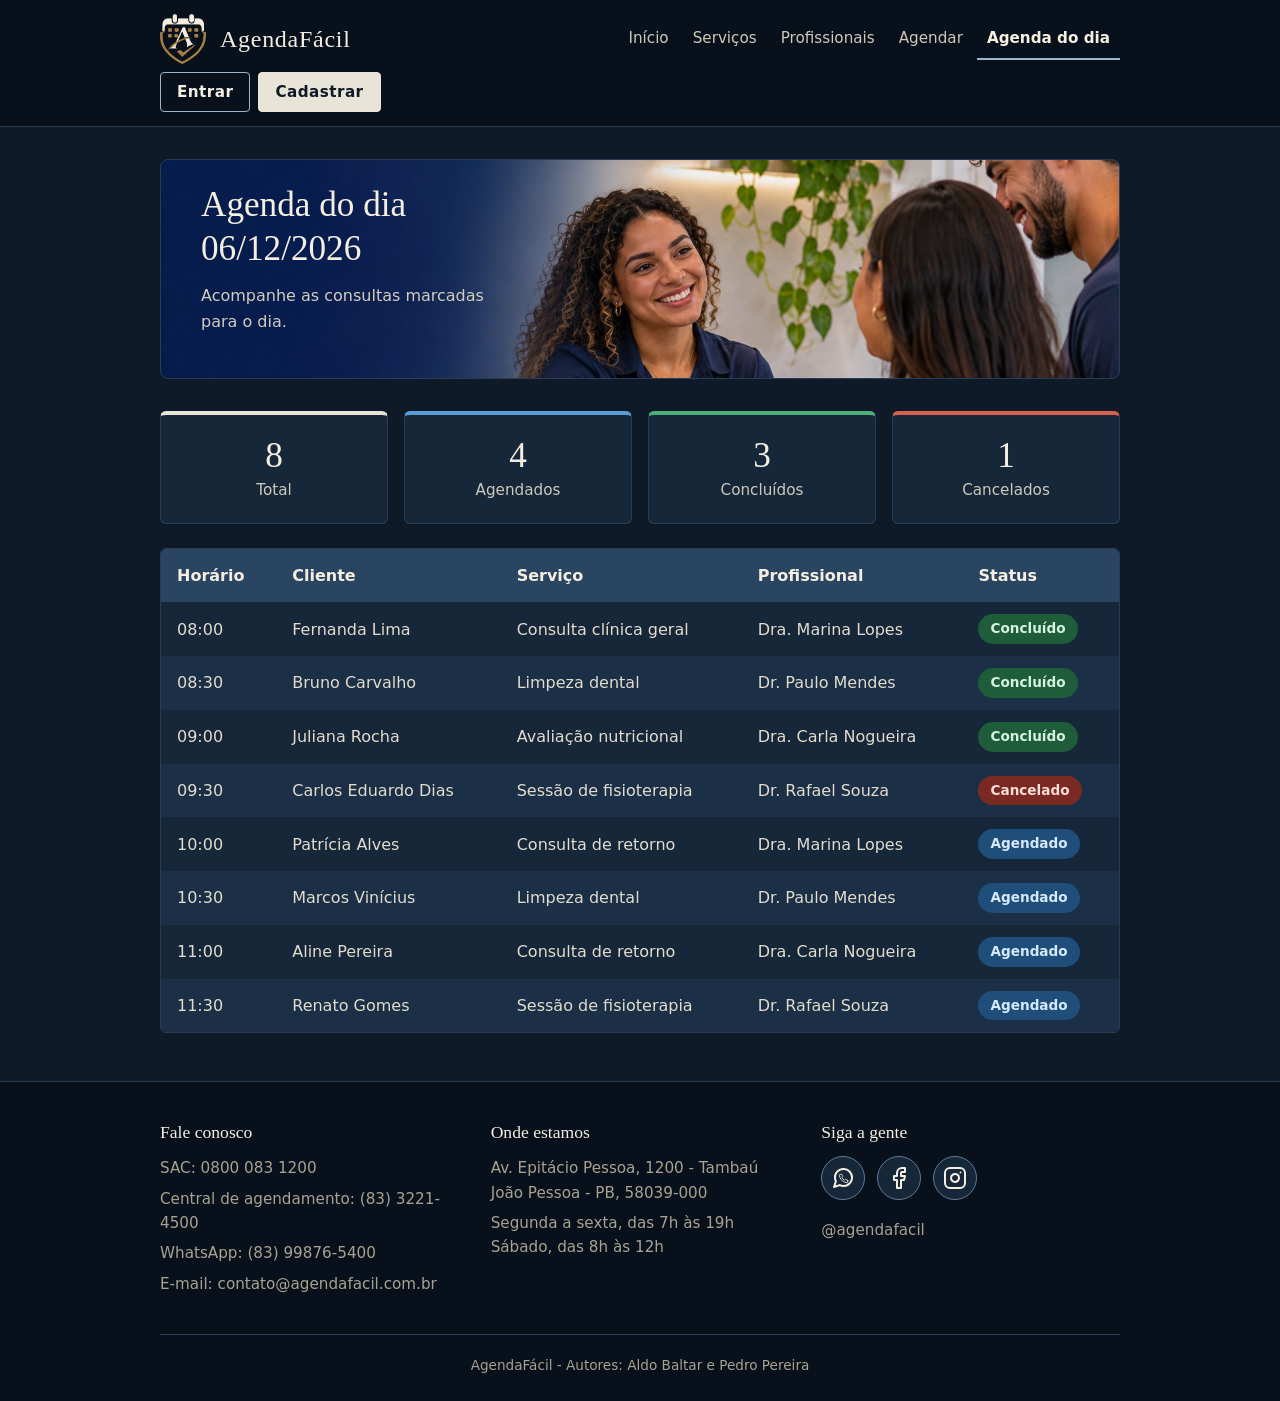
==== commit b18ad788: "adiciona botao de menu no cabecalho" ====
--- a/agenda.html
+++ b/agenda.html
@@ -11,6 +11,8 @@
   <header class="cabecalho">
     <div class="container cabecalho-conteudo">
       <a class="logo" href="index.html"><img src="img/logo.png" alt="" width="44" height="48"><span>AgendaFácil</span></a>
+      <input type="checkbox" id="menu-aberto" class="menu-checkbox">
+      <label for="menu-aberto" class="menu-botao">Menu</label>
       <nav>
         <ul class="menu">
           <li><a href="index.html">Início</a></li>
--- a/css/estilo.css
+++ b/css/estilo.css
@@ -16,6 +16,7 @@
 
 main {
   flex: 1;
+  scroll-margin-top: 100px;
 }
 
 a {
@@ -45,6 +46,22 @@
   max-width: 1000px;
   margin: 0 auto;
   padding: 0 20px;
+}
+
+.pular {
+  position: absolute;
+  top: 8px;
+  left: 8px;
+  z-index: 200;
+  padding: 10px 16px;
+  background-color: #f5efe2;
+  color: #0e1a28;
+  font-weight: bold;
+  transform: translateY(-200%);
+}
+
+.pular:focus {
+  transform: translateY(0);
 }
 
 .cabecalho {
@@ -563,6 +580,54 @@
   font-weight: normal;
 }
 
+.legenda {
+  display: flex;
+  flex-wrap: wrap;
+  gap: 8px 24px;
+  margin-bottom: 16px;
+  font-size: 0.9rem;
+}
+
+.legenda li {
+  display: flex;
+  align-items: center;
+  gap: 8px;
+}
+
+.amostra {
+  position: relative;
+  display: inline-block;
+  width: 24px;
+  height: 24px;
+  border: 1px solid #5f7a96;
+  border-radius: 4px;
+  background-color: #0e1a28;
+}
+
+.amostra-selecionado {
+  background-color: #e9e4d8;
+  border: 3px solid #e9e4d8;
+  box-shadow: inset 0 0 0 2px #0e1a28;
+}
+
+.amostra-ocupado {
+  background-color: #1d2631;
+  border-color: #3a4552;
+}
+
+.amostra-ocupado::after {
+  content: "";
+  position: absolute;
+  top: 50%;
+  left: 2px;
+  right: 2px;
+  border-top: 2px solid #77808a;
+}
+
+.legenda-ocupado {
+  text-decoration: line-through;
+}
+
 .formulario .horarios {
   margin-bottom: 16px;
 }
@@ -842,6 +907,157 @@
   outline-offset: 2px;
 }
 
+.card,
+.beneficio,
+.passo {
+  transition: transform 0.2s, box-shadow 0.2s;
+}
+
+.card:hover,
+.beneficio:hover,
+.passo:hover {
+  transform: translateY(-2px);
+  box-shadow: 0 8px 20px rgba(0, 0, 0, 0.45);
+}
+
+.formulario .botao {
+  transition: background-color 0.2s, transform 0.2s;
+}
+
+.passos-agendamento {
+  display: flex;
+  max-width: 640px;
+  margin: 0 auto 24px;
+  list-style: none;
+}
+
+.passos-agendamento li {
+  position: relative;
+  flex: 1;
+  text-align: center;
+  color: #a9a291;
+}
+
+.passos-agendamento li + li::before {
+  content: "";
+  position: absolute;
+  top: 17px;
+  right: 50%;
+  width: 100%;
+  border-top: 2px solid #2a3d54;
+}
+
+.passos-agendamento .concluido + li::before,
+.passos-agendamento .concluido + .atual::before {
+  border-top-color: #e9e4d8;
+}
+
+.circulo {
+  position: relative;
+  z-index: 1;
+  display: block;
+  width: 36px;
+  height: 36px;
+  margin: 0 auto 6px;
+  line-height: 32px;
+  border: 2px solid #5f7a96;
+  border-radius: 50%;
+  background-color: #0e1a28;
+  font-family: Georgia, "Times New Roman", serif;
+  font-weight: bold;
+}
+
+.nome-passo {
+  display: block;
+  font-size: 0.9rem;
+}
+
+.passos-agendamento .atual {
+  color: #f5efe2;
+  font-weight: bold;
+}
+
+.passos-agendamento .atual .circulo {
+  border-color: #9db4cc;
+  background-color: #9db4cc;
+  color: #0e1a28;
+}
+
+.passos-agendamento .concluido {
+  color: #e9e4d8;
+}
+
+.passos-agendamento .concluido .circulo {
+  border-color: #e9e4d8;
+  background-color: #e9e4d8;
+  color: #e9e4d8;
+}
+
+.passos-agendamento .concluido .circulo::after {
+  content: "";
+  position: absolute;
+  top: 7px;
+  left: 12px;
+  width: 7px;
+  height: 14px;
+  border-right: 3px solid #0e1a28;
+  border-bottom: 3px solid #0e1a28;
+  transform: rotate(45deg);
+}
+
+@media (prefers-reduced-motion: reduce) {
+  * {
+    transition: none !important;
+  }
+
+  .botao:hover,
+  .botao-contorno:hover,
+  .redes a:hover,
+  .card:hover,
+  .beneficio:hover,
+  .passo:hover {
+    transform: none;
+  }
+}
+
+.menu-checkbox {
+  position: absolute;
+  width: 1px;
+  height: 1px;
+  opacity: 0;
+}
+
+.menu-botao {
+  display: none;
+  align-items: center;
+  justify-content: center;
+  min-height: 44px;
+  border: 1px solid #9db4cc;
+  border-radius: 4px;
+  color: #f5efe2;
+  font-weight: bold;
+  cursor: pointer;
+  transition: background-color 0.2s;
+}
+
+.menu-botao::before {
+  content: "";
+  width: 18px;
+  height: 2px;
+  margin-right: 12px;
+  background-color: #f5efe2;
+  box-shadow: 0 -6px 0 #f5efe2, 0 6px 0 #f5efe2;
+}
+
+.menu-botao:hover {
+  background-color: #1d3349;
+}
+
+.menu-checkbox:focus-visible + .menu-botao {
+  outline: 3px solid #f5efe2;
+  outline-offset: 2px;
+}
+
 @media (max-width: 960px) {
   .cabecalho-conteudo {
     row-gap: 4px;
@@ -885,11 +1101,6 @@
   .acesso .botao {
     padding: 0 10px;
     font-size: 0.85rem;
-  }
-
-  .menu a {
-    padding: 8px 10px;
-    font-size: 0.9rem;
   }
 
   .grade-cards,
@@ -901,6 +1112,10 @@
 
   .resumo {
     grid-template-columns: repeat(2, 1fr);
+  }
+
+  .nome-passo {
+    font-size: 0.8rem;
   }
 
   .formulario,
@@ -950,6 +1165,35 @@
   }
 }
 
+@media (max-width: 768px) {
+  .menu-botao {
+    display: flex;
+    order: 3;
+    flex-basis: 100%;
+  }
+
+  .cabecalho nav {
+    display: none;
+    order: 4;
+  }
+
+  .menu-checkbox:checked ~ nav {
+    display: block;
+  }
+
+  .menu {
+    flex-direction: column;
+    gap: 0;
+    width: 100%;
+    text-align: center;
+  }
+
+  .menu a {
+    padding: 12px 14px;
+    font-size: 0.95rem;
+  }
+}
+
 @page {
   margin: 1.5cm;
 }
@@ -963,7 +1207,9 @@
   }
 
   .cabecalho,
-  .rodape {
+  .rodape,
+  .menu-botao,
+  .passos-agendamento {
     display: none;
   }
 
